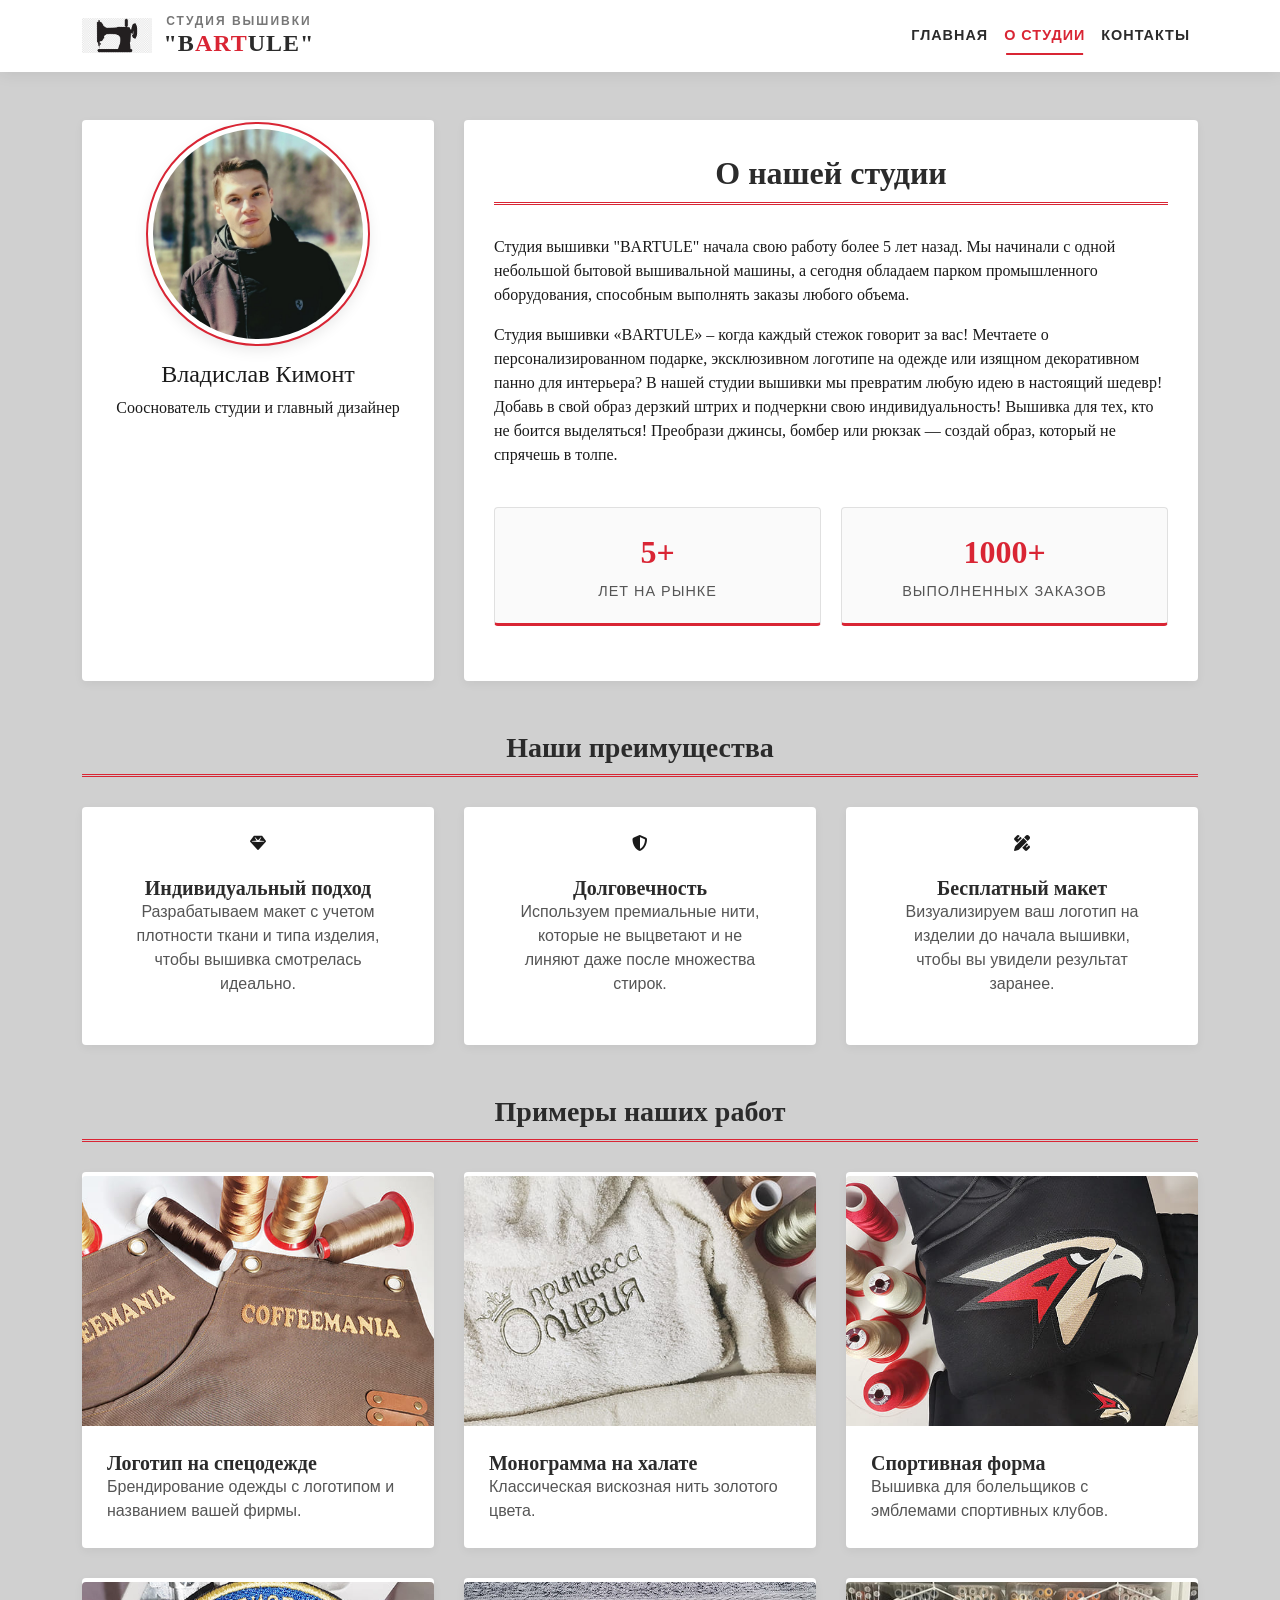
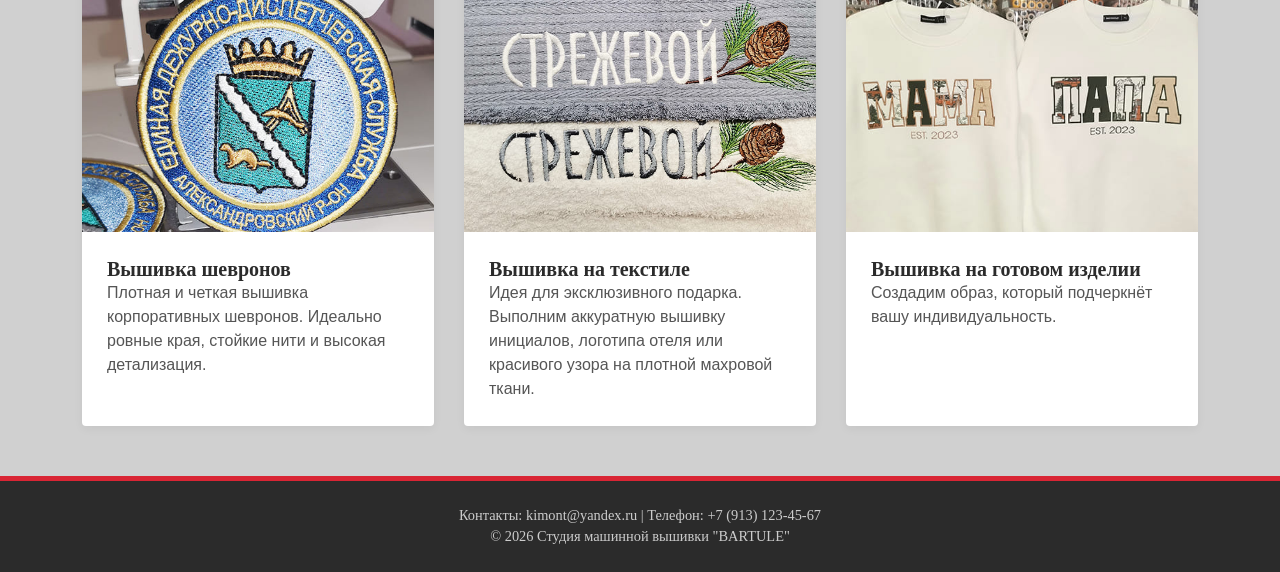
==== about.html @ b7aa733a "Initial commit" ====
<!DOCTYPE html>
<html lang="ru">
  <head>
    <meta charset="UTF-8" />
    <meta name="viewport" content="width=device-width, initial-scale=1.0" />
    <title>О студии - "BARTULE"</title>
    <link href="https://cdn.jsdelivr.net/npm/bootstrap@5.3.0/dist/css/bootstrap.min.css" rel="stylesheet" />
    <link rel="stylesheet" href="https://cdnjs.cloudflare.com/ajax/libs/font-awesome/6.4.0/css/all.min.css" />
    <link rel="stylesheet" href="style.css" />
  </head>
  <body>
    <nav class="navbar navbar-expand-lg sticky-top">
      <div class="container">
        <a class="navbar-brand d-flex align-items-center" href="index.html">
          
  <img src="machine.png" alt="Швейная машинка" class="brand-icon-img me-2">
  
  <div class="brand-titles">
    <span class="studio-subtitle">Студия вышивки</span>
    <span class="logo-text">
      "<span class="text-dark-part">B</span><span class="text-red-part">ART</span><span class="text-dark-part">ULE</span>"
    </span>
  </div>
</a>
        <button class="navbar-toggler" type="button" data-bs-toggle="collapse" data-bs-target="#navbarNav">
          <span class="navbar-toggler-icon"></span>
        </button>
        <div class="collapse navbar-collapse" id="navbarNav">
          <ul class="navbar-nav ms-auto">
            <li class="nav-item"><a class="nav-link" href="index.html">Главная</a></li>
            <li class="nav-item"><a class="nav-link active" href="about.html">О студии</a></li>
            <li class="nav-item"><a class="nav-link" href="contact.html">Контакты</a></li>
          </ul>
        </div>
      </div>
    </nav>

    <main class="container my-5">
      <div class="grid-container">
        <div class="grid-item text-center">
          <img src="It's_me.jpg" class="profile-img" alt="Сооснователь" />
          <div class="mt-3">
            <h4>Владислав Кимонт</h4>
            <p>Сооснователь студии и главный дизайнер</p>
          </div>
        </div>

        <div class="grid-item grid-item-large">
          <h2 class="section-title">О нашей студии</h2>
          <p>
            Студия вышивки "BARTULE" начала свою работу более 5 лет назад. Мы начинали с одной небольшой 
            бытовой вышивальной машины, а сегодня обладаем парком промышленного оборудования, 
            способным выполнять заказы любого объема.
          </p>
          <p>
            Студия вышивки «BARTULE» – когда каждый стежок говорит за вас!
            Мечтаете о персонализированном подарке, эксклюзивном логотипе на одежде или изящном декоративном панно для интерьера?
            В нашей студии вышивки мы превратим любую идею в настоящий шедевр!
            Добавь в свой образ дерзкий штрих и подчеркни свою индивидуальность! Вышивка для тех, кто не боится выделяться! Преобрази джинсы, бомбер или рюкзак — создай образ, который не спрячешь в толпе.
          </p>

          <div class="city-stats mt-4">
            <div class="stat-item">
              <span class="stat-number">5+</span>
              <div class="stat-label">Лет на рынке</div>
            </div>
            <div class="stat-item">
              <span class="stat-number">1000+</span>
              <div class="stat-label">Выполненных заказов</div>
            </div>
          </div>
        </div>
      </div>

            <h3 class="section-title">Наши преимущества</h3>
      <div class="grid-container">
        
        <div class="grid-item text-center p-4">
          <i class="fas fa-gem feature-icon"></i>
          <div class="card-body">
            <h5 class="card-title">Индивидуальный подход</h5>
            <p class="card-text">Разрабатываем макет с учетом плотности ткани и типа изделия, чтобы вышивка смотрелась идеально.</p>
          </div>
        </div>

        <div class="grid-item text-center p-4">
          <i class="fas fa-shield-halved feature-icon"></i>
          <div class="card-body">
            <h5 class="card-title">Долговечность</h5>
            <p class="card-text">Используем премиальные нити, которые не выцветают и не линяют даже после множества стирок.</p>
          </div>
        </div>

        <div class="grid-item text-center p-4">
          <i class="fas fa-pen-ruler feature-icon"></i>
          <div class="card-body">
            <h5 class="card-title">Бесплатный макет</h5>
            <p class="card-text">Визуализируем ваш логотип на изделии до начала вышивки, чтобы вы увидели результат заранее.</p>
          </div>
        </div>
      </div>
      <h3 class="section-title">Примеры наших работ</h3>
      <div class="grid-container">
        <div class="grid-item">
          <img src="01.jpg" class="place-img" alt="Работа 1" />
          <div class="card-body">
            <h5 class="card-title">Логотип на спецодежде</h5>
            <p class="card-text">Брендирование одежды с логотипом и названием вашей фирмы.</p>
          </div>
        </div>

        <div class="grid-item">
          <img src="02.jpg" class="place-img" alt="Работа 2" />
          <div class="card-body">
            <h5 class="card-title">Монограмма на халате</h5>
            <p class="card-text">Классическая вискозная нить золотого цвета.</p>
          </div>
        </div>

        <div class="grid-item">
          <img src="03.jpg" class="place-img" alt="Работа 3" />
          <div class="card-body">
            <h5 class="card-title">Спортивная форма</h5>
            <p class="card-text">Вышивка для болельщиков с эмблемами спортивных клубов.</p>
          </div>
        </div>

        <div class="grid-item">
          <img src="04.jpg" class="place-img" alt="Вышивка шевронов" />
          <div class="card-body">
            <h5 class="card-title">Вышивка шевронов</h5>
            <p class="card-text">Плотная и четкая вышивка корпоративных шевронов. Идеально ровные края, стойкие нити и высокая детализация.</p>
          </div>
        </div>
    
        <div class="grid-item">
          <img src="05.jpg" class="place-img" alt="Текстиль" />
          <div class="card-body">
            <h5 class="card-title">Вышивка на текстиле</h5>
            <p class="card-text">Идея для эксклюзивного подарка. Выполним аккуратную вышивку инициалов, логотипа отеля или красивого узора на плотной махровой ткани.</p>
          </div>
        </div>

        <div class="grid-item">
          <img src="06.jpg" class="place-img" alt="Вышивка на готовом изделии" />
          <div class="card-body">
            <h5 class="card-title">Вышивка на готовом изделии</h5>
            <p class="card-text">Создадим образ, который подчеркнёт вашу индивидуальность.</p>
          </div>
        </div>
    </main>

    <footer class="py-4 mt-5">
      <div class="container text-center">
        <p>Контакты: kimont@yandex.ru | Телефон: +7 (913) 123-45-67</p>
        <p>&copy; 2026 Студия машинной вышивки "BARTULE"</p>
      </div>
    </footer>

    <script src="https://cdn.jsdelivr.net/npm/bootstrap@5.3.0/dist/js/bootstrap.bundle.min.js"></script>
  </body>
</html>
---- style.css ----
:root {
  --primary-color: #2b2b2b;      
  --accent-color: #d92534;       
  --accent-hover: #b01d2a;       
  --light-bg: #b9b9b9ab;           
  --text-dark: #1a1a1a;
  --text-light: #555555;
  --border-color: #e0e0e0;
}

body {
  font-family: 'Georgia', 'Times New Roman', serif; 
  background-color: var(--light-bg);
  margin: 0;
  padding: 0;
  color: var(--text-dark);
}

.navbar, .btn, .form-control, .stat-label, .attraction-item, .district-item {
  font-family: 'Segoe UI', Tahoma, Geneva, Verdana, sans-serif;
}

.navbar {
  background-color: white;
  box-shadow: 0 2px 15px rgba(0, 0, 0, 0.08);
  padding: 10px 0;
}

.brand-logo {
  height: 60px; 
  width: auto;
  object-fit: contain;
  transition: transform 0.3s ease;
}

.navbar-brand:hover .brand-logo {
  transform: scale(1.05);
}

.brand-text {
  font-family: 'Georgia', serif;
  font-weight: 700;
  font-size: 1.5rem;
  letter-spacing: 2px;
  color: var(--primary-color);
}

.navbar-brand, .nav-link {
  color: var(--primary-color) !important;
  font-weight: 600;
  text-transform: uppercase;
  font-size: 0.9rem;
  letter-spacing: 1px;
}

.nav-link {
  position: relative;
  transition: color 0.3s;
}

.nav-link:hover, .nav-link.active {
  color: var(--accent-color) !important;
}

.nav-link::after {
  content: '';
  position: absolute;
  width: 0;
  height: 2px;
  bottom: 0;
  left: 50%;
  background-color: var(--accent-color);
  transition: all 0.3s ease;
  transform: translateX(-50%);
}
.nav-link:hover::after, .nav-link.active::after {
  width: 80%;
}

.section-title {
  color: var(--primary-color);
  border-bottom: 3px double var(--accent-color); 
  padding-bottom: 10px;
  margin-bottom: 30px;
  font-weight: 700;
  text-align: center;
}

.card {
  border: 1px solid var(--border-color);
  border-radius: 4px; 
  box-shadow: 0 5px 15px rgba(0, 0, 0, 0.05);
  transition: transform 0.3s, box-shadow 0.3s;
  background-color: white;
  height: 100%;
  overflow: hidden;
}
.card:hover {
  transform: translateY(-5px);
  box-shadow: 0 15px 30px rgba(0, 0, 0, 0.1);
  border-color: var(--accent-color);
}

.card-title {
  color: var(--primary-color);
  font-weight: 700;
  font-family: 'Georgia', serif;
}

.btn-pink {
  background-color: var(--accent-color);
  border: none;
  color: white;
  border-radius: 2px;
  padding: 10px 25px;
  font-weight: 600;
  text-transform: uppercase;
  letter-spacing: 1px;
  font-size: 0.85rem;
  transition: all 0.3s;
}
.btn-pink:hover {
  background-color: var(--accent-hover);
  color: white;
  box-shadow: 0 4px 10px rgba(217, 37, 52, 0.3);
}

footer {
  background-color: var(--primary-color);
  color: #cccccc;
  padding: 30px 0;
  margin-top: 50px;
  border-top: 5px solid var(--accent-color);
}
footer p { margin: 0; font-size: 0.9rem; }

.grid-container {
  display: grid;
  grid-template-columns: repeat(auto-fill, minmax(300px, 1fr));
  gap: 30px;
  margin-bottom: 50px;
}

.grid-item {
  background-color: white;
  border-radius: 4px;
  box-shadow: 0 3px 10px rgba(0, 0, 0, 0.05);
  transition: all 0.3s;
  display: flex;
  flex-direction: column;
  border-top: 4px solid transparent;
}

.grid-item:hover {
  transform: translateY(-5px);
  box-shadow: 0 10px 25px rgba(0, 0, 0, 0.1);
  border-top: 4px solid var(--accent-color);
}

.grid-item-large {
  grid-column: span 2;
  padding: 30px;
  background: white;
  border-radius: 4px;
  box-shadow: 0 3px 10px rgba(0, 0, 0, 0.05);
}

.grid-item-xlarge {
  grid-column: span 3;
  margin-bottom: 40px;
}

.city-detail-grid {
  display: grid;
  grid-template-columns: 1fr 1fr;
  gap: 30px;
  margin-bottom: 30px;
}

.map-image-container {
  position: relative;
  border-radius: 4px;
  overflow: hidden;
  box-shadow: 0 8px 25px rgba(0, 0, 0, 0.1);
  background: white;
  padding: 10px;
  border: 1px solid var(--border-color);
}

.map-image {
  width: 100%;
  height: 100%;
  object-fit: cover;
  border-radius: 2px;
  display: block;
}

.map-overlay {
  position: absolute;
  top: 20px;
  left: 20px;
  background: rgba(255, 255, 255, 0.95);
  padding: 15px;
  border-radius: 2px;
  box-shadow: 0 4px 15px rgba(0, 0, 0, 0.1);
  border-left: 4px solid var(--accent-color);
}
.map-overlay h6 { color: var(--primary-color); margin: 0 0 5px 0; font-weight: 700; font-family: 'Georgia', serif;}
.map-overlay p { color: var(--text-light); margin: 0; font-size: 0.9rem; }

.city-stats {
  display: grid;
  grid-template-columns: repeat(2, 1fr);
  gap: 20px;
  margin: 25px 0;
}

.stat-item {
  background-color: #fafafa;
  padding: 20px;
  border-radius: 4px;
  text-align: center;
  border: 1px solid var(--border-color);
  border-bottom: 3px solid var(--accent-color);
}
.stat-number {
  font-size: 2rem;
  font-weight: bold;
  color: var(--accent-color);
  display: block;
  font-family: 'Georgia', serif;
}
.stat-label {
  font-size: 0.9rem;
  color: var(--text-light);
  margin-top: 5px;
  text-transform: uppercase;
  letter-spacing: 1px;
}

.district-grid, .attractions-grid {
  display: grid;
  gap: 15px;
  margin-top: 15px;
}
.district-grid { grid-template-columns: repeat(auto-fit, minmax(150px, 1fr)); }
.attractions-grid { grid-template-columns: repeat(auto-fit, minmax(180px, 1fr)); }

.district-item, .attraction-item {
  background-color: #fafafa;
  border: 1px solid var(--border-color);
  padding: 15px;
  border-radius: 2px;
  text-align: center;
  font-size: 0.95rem;
  font-weight: 600;
  color: var(--primary-color);
  transition: all 0.3s;
}
.district-item:hover, .attraction-item:hover {
  background-color: var(--accent-color);
  color: white;
  border-color: var(--accent-color);
  transform: translateY(-2px);
}

.profile-img {
  width: 220px;
  height: 220px;
  border-radius: 50%;
  object-fit: cover;
  box-shadow: 0 5px 15px rgba(0, 0, 0, 0.1);
  border: 5px solid white;
  outline: 2px solid var(--accent-color); 
  margin: 0 auto;
}

.drama-img, .place-img, .city-img {
  height: 250px;
  object-fit: cover;
  width: 100%;
  border-radius: 4px 4px 0 0;
}

.card-body {
  padding: 25px;
  display: flex;
  flex-direction: column;
  flex-grow: 1;
}

.card-body p {
  color: var(--text-light);
  flex-grow: 1;
  font-family: 'Segoe UI', Tahoma, Geneva, Verdana, sans-serif;
}

.contact-form, .contact-info {
  background-color: white;
  border-radius: 4px;
  box-shadow: 0 5px 15px rgba(0, 0, 0, 0.05);
  padding: 40px;
  height: 100%;
  border-top: 5px solid var(--primary-color);
}

.form-control {
  border: 1px solid var(--border-color);
  border-radius: 2px;
  padding: 12px;
  background-color: #fafafa;
}
.form-control:focus {
  border-color: var(--accent-color);
  box-shadow: 0 0 0 0.2rem rgba(217, 37, 52, 0.15);
  background-color: white;
}

.contact-icon {
  color: var(--accent-color);
  font-size: 1.3rem;
  margin-right: 15px;
}

.social-link {
  color: var(--primary-color);
  font-size: 1.8rem;
  transition: color 0.3s, transform 0.3s;
  display: inline-block;
}
.social-link:hover {
  color: var(--accent-color);
  transform: scale(1.1);
}

.carousel-item {
  height: 500px;
}
.carousel-item img {
  height: 100%;
  width: 100%;
  object-fit: cover;
  filter: brightness(0.7);
}
.carousel-caption {
  background: rgba(43, 43, 43, 0.85);
  border-top: 3px solid var(--accent-color);
  padding: 20px;
  border-radius: 0;
  font-family: 'Georgia', serif;
}
.carousel-caption h3 { color: white; font-weight: 700; letter-spacing: 1px; }
.carousel-caption p { color: #cccccc; }

@media (max-width: 992px) {
  .grid-item-large, .grid-item-xlarge { grid-column: span 2; }
}
@media (max-width: 768px) {
  .grid-item-large, .grid-item-xlarge { grid-column: span 1; }
  .city-detail-grid, .city-stats { grid-template-columns: 1fr; }
  .brand-text { display: none; } 
  .brand-logo { height: 45px; }
  .carousel-item { height: 350px; }
}

.navbar-brand {
  display: flex;
  align-items: center;
  text-decoration: none;
}

.brand-icon {
  font-size: 2rem;
  color: #2b2b2b; 
  margin-right: 15px !important;
}

.brand-titles {
  display: flex;
  flex-direction: column;
  line-height: 1.1; 
  align-items: center;
}

.studio-subtitle {
  font-family: 'Segoe UI', Tahoma, Geneva, Verdana, sans-serif;
  font-size: 0.75rem;
  text-transform: uppercase;
  letter-spacing: 2px;
  color: #777; 
  margin-bottom: 2px;
}

.logo-text {
  font-family: 'Georgia', serif; 
  font-weight: 700;
  font-size: 1.5rem;
  letter-spacing: 1px;
}

.text-dark-part {
  color: #2b2b2b; 
}

.text-red-part {
  color: #d92534; 
}

@media (max-width: 768px) {
  .brand-icon {
    font-size: 1.5rem;
  }
  .studio-subtitle {
    font-size: 0.65rem;
  }
  .logo-text {
    font-size: 1.2rem;
  }
}

.brand-icon-img {
  height: 35px; 
  width: auto;
  object-fit: contain;
  margin-right: 12px !important;
  transition: transform 0.3s ease;
}

.navbar-brand:hover .brand-icon-img {
  transform: scale(1.1);
}

@media (max-width: 768px) {
  .brand-icon-img {
    height: 28px;
  }
}

.section-subtitle {
  font-family: 'Georgia', serif; 
  font-size: 2.2rem;
  text-transform: uppercase; 
  letter-spacing: 3px; 
  color: var(--accent-color); 
  font-weight: 600;
  margin-bottom: 5px; 
  margin-top: 20px;
}
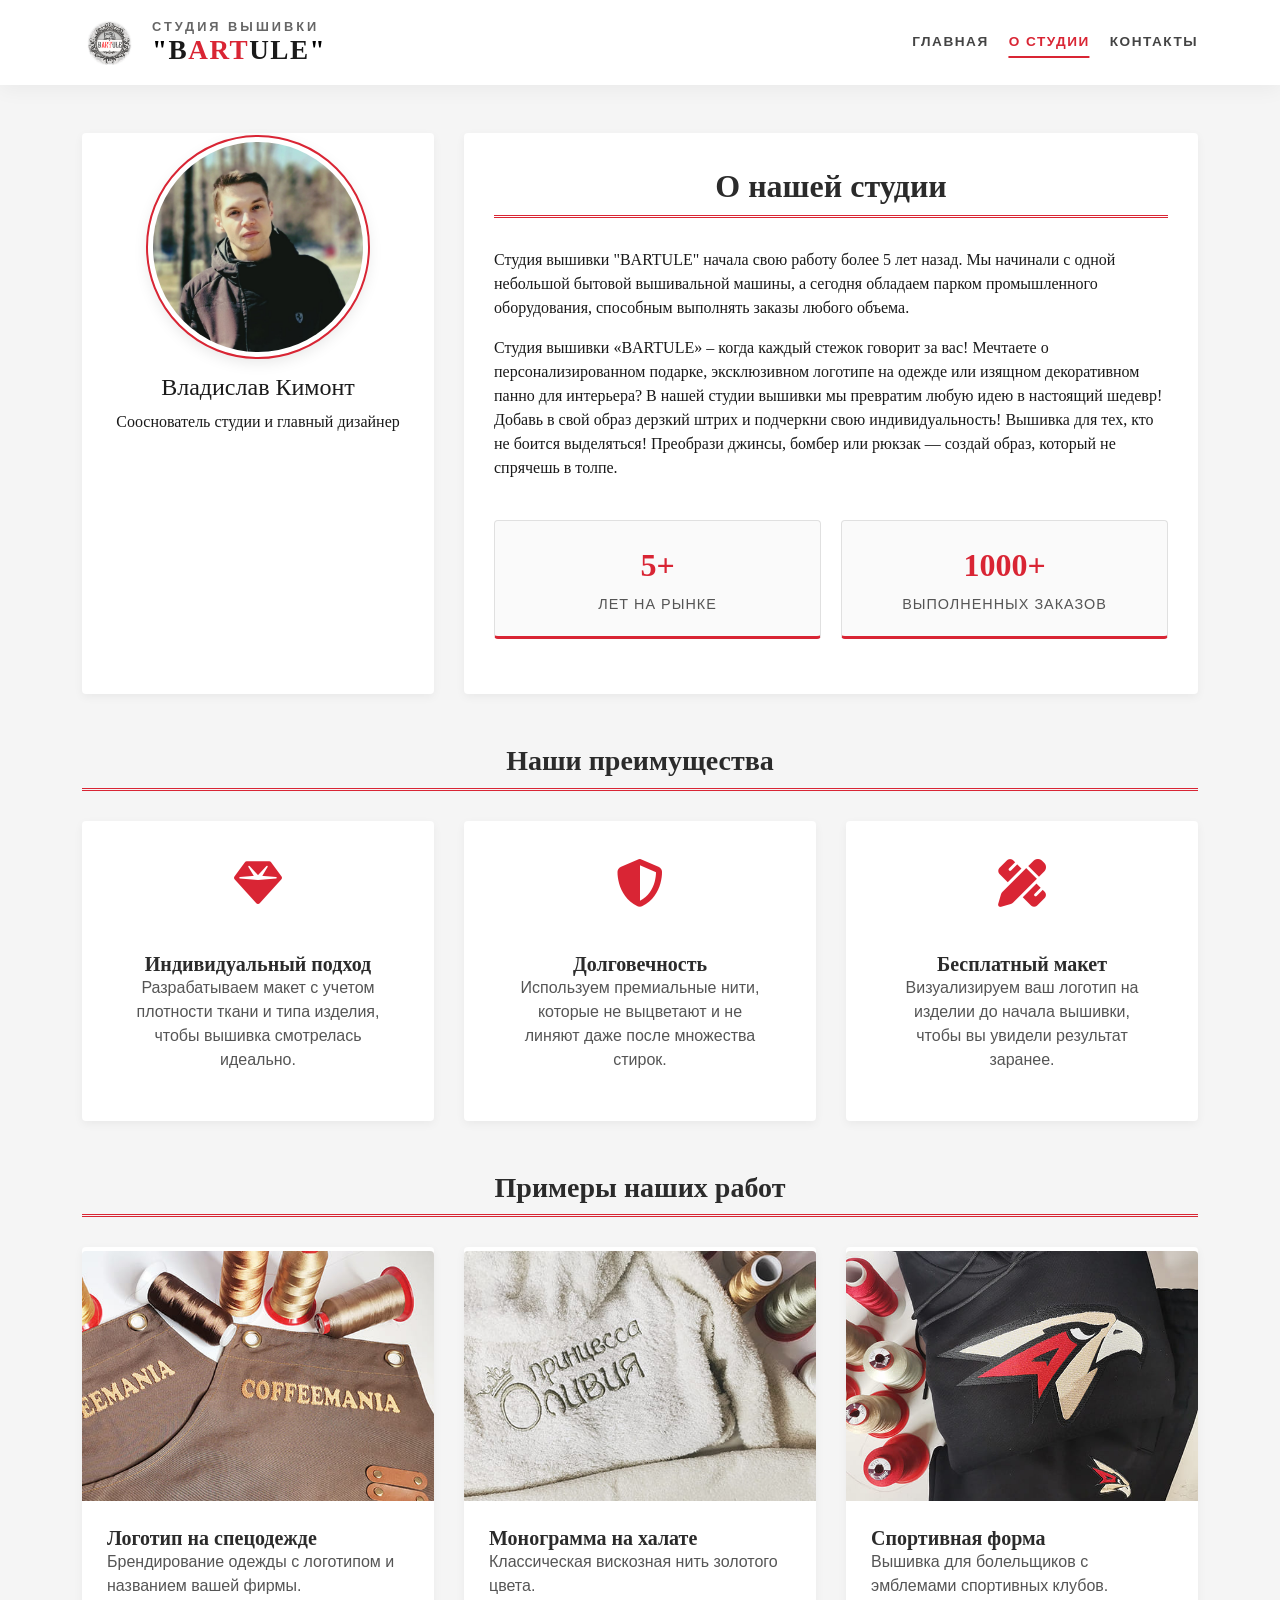
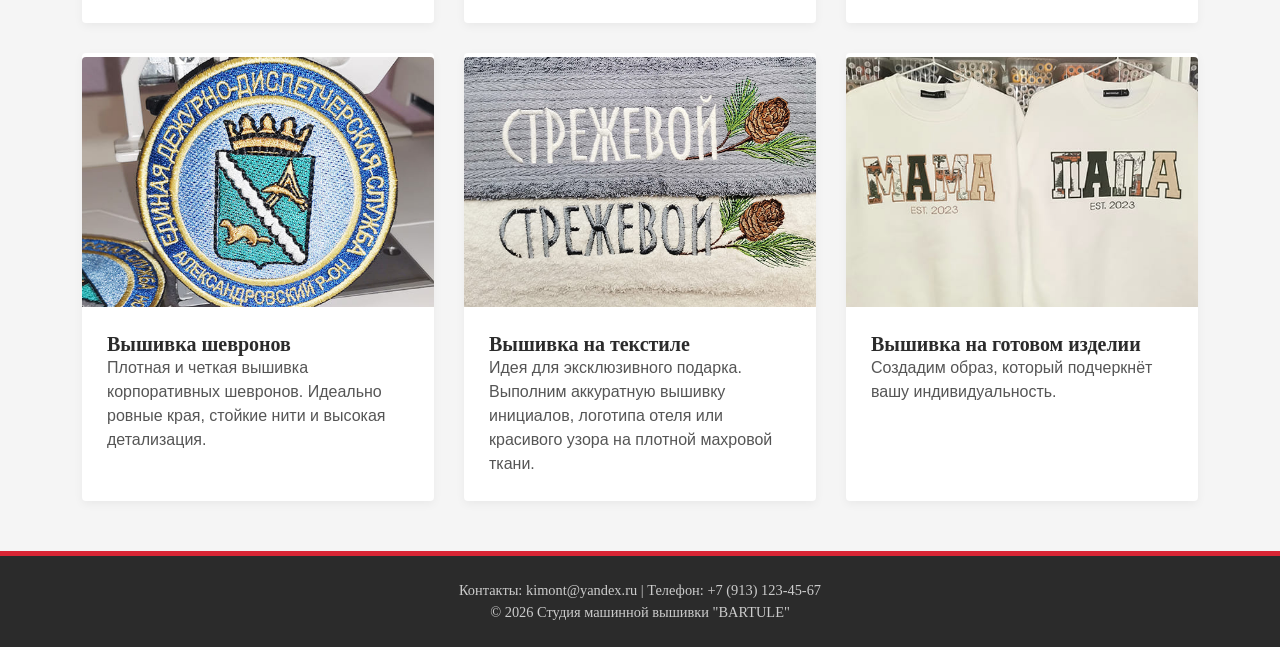
==== commit b8ec5602: "очистка CSS и фикс шапки" ====
--- a/about.html
+++ b/about.html
@@ -13,7 +13,7 @@
       <div class="container">
         <a class="navbar-brand d-flex align-items-center" href="index.html">
           
-  <img src="machine.png" alt="Швейная машинка" class="brand-icon-img me-2">
+  <img src="machine.png" alt="Швейная машинка" class="brand-icon-img">
   
   <div class="brand-titles">
     <span class="studio-subtitle">Студия вышивки</span>
--- a/style.css
+++ b/style.css
@@ -1,8 +1,11 @@
+/* =========================================
+   ПЕРЕМЕННЫЕ И БАЗОВЫЕ НАСТРОЙКИ
+   ========================================= */
 :root {
-  --primary-color: #2b2b2b;      
-  --accent-color: #d92534;       
-  --accent-hover: #b01d2a;       
-  --light-bg: #b9b9b9ab;           
+  --primary-color: #2b2b2b;      /* Глубокий графитовый (основа) */
+  --accent-color: #d92534;       /* Алый красный (акцент) */
+  --accent-hover: #b01d2a;       /* Темно-красный */
+  --light-bg: #f5f5f5;           /* Светлый фон (исправлен!) */
   --text-dark: #1a1a1a;
   --text-light: #555555;
   --border-color: #e0e0e0;
@@ -16,50 +19,82 @@
   color: var(--text-dark);
 }
 
-.navbar, .btn, .form-control, .stat-label, .attraction-item, .district-item {
+/* Шрифт без засечек для интерфейсных элементов */
+.navbar, .btn, .form-control, .stat-label, .attraction-item, .district-item, .card-body p {
   font-family: 'Segoe UI', Tahoma, Geneva, Verdana, sans-serif;
 }
 
+/* =========================================
+   ШАПКА САЙТА И ЛОГОТИП
+   ========================================= */
 .navbar {
-  background-color: white;
-  box-shadow: 0 2px 15px rgba(0, 0, 0, 0.08);
-  padding: 10px 0;
-}
-
-.brand-logo {
-  height: 60px; 
-  width: auto;
+  background-color: #ffffff;
+  box-shadow: 0 4px 20px rgba(0, 0, 0, 0.05);
+  padding: 15px 0;
+}
+
+.navbar-brand {
+  display: flex;
+  align-items: center;
+  text-decoration: none;
+  padding: 0;
+}
+
+/* Логотип-картинка (machine.png) */
+.brand-icon-img {
+  height: 55px;
+  width: 55px;
   object-fit: contain;
+  margin-right: 15px;
   transition: transform 0.3s ease;
 }
 
-.navbar-brand:hover .brand-logo {
+.navbar-brand:hover .brand-icon-img {
   transform: scale(1.05);
 }
 
-.brand-text {
-  font-family: 'Georgia', serif;
+/* Блок с текстом логотипа */
+.brand-titles {
+  display: flex;
+  flex-direction: column;
+  line-height: 1.1; 
+  justify-content: center;
+}
+
+.studio-subtitle {
+  font-family: 'Segoe UI', Tahoma, Geneva, Verdana, sans-serif;
+  font-size: 0.8rem;
+  text-transform: uppercase;
+  letter-spacing: 3px;
+  color: #666666;
+  font-weight: 600;
+  margin-bottom: 2px;
+}
+
+.logo-text {
+  font-family: 'Georgia', serif; 
   font-weight: 700;
-  font-size: 1.5rem;
-  letter-spacing: 2px;
-  color: var(--primary-color);
-}
-
-.navbar-brand, .nav-link {
-  color: var(--primary-color) !important;
+  font-size: 1.7rem;
+  letter-spacing: 1.5px;
+}
+
+.text-dark-part { color: #1a1a1a; }
+.text-red-part { color: #d92534; }
+
+/* Навигация */
+.navbar-nav {
+  gap: 20px;
+}
+
+.nav-link {
   font-weight: 600;
+  font-size: 0.85rem;
   text-transform: uppercase;
-  font-size: 0.9rem;
-  letter-spacing: 1px;
-}
-
-.nav-link {
+  letter-spacing: 1.5px;
+  color: #444 !important;
   position: relative;
+  padding: 5px 0 !important;
   transition: color 0.3s;
-}
-
-.nav-link:hover, .nav-link.active {
-  color: var(--accent-color) !important;
 }
 
 .nav-link::after {
@@ -73,10 +108,20 @@
   transition: all 0.3s ease;
   transform: translateX(-50%);
 }
-.nav-link:hover::after, .nav-link.active::after {
-  width: 80%;
-}
-
+
+.nav-link:hover, 
+.nav-link.active {
+  color: var(--accent-color) !important;
+}
+
+.nav-link:hover::after, 
+.nav-link.active::after {
+  width: 100%;
+}
+
+/* =========================================
+   ТИПОГРАФИКА И ЗАГОЛОВКИ
+   ========================================= */
 .section-title {
   color: var(--primary-color);
   border-bottom: 3px double var(--accent-color); 
@@ -86,27 +131,21 @@
   text-align: center;
 }
 
-.card {
-  border: 1px solid var(--border-color);
-  border-radius: 4px; 
-  box-shadow: 0 5px 15px rgba(0, 0, 0, 0.05);
-  transition: transform 0.3s, box-shadow 0.3s;
-  background-color: white;
-  height: 100%;
-  overflow: hidden;
-}
-.card:hover {
-  transform: translateY(-5px);
-  box-shadow: 0 15px 30px rgba(0, 0, 0, 0.1);
-  border-color: var(--accent-color);
-}
-
-.card-title {
-  color: var(--primary-color);
-  font-weight: 700;
-  font-family: 'Georgia', serif;
-}
-
+.section-subtitle {
+  font-family: 'Georgia', serif; 
+  font-size: 1.2rem; /* Уменьшил размер, чтобы не перебивал главный заголовок */
+  text-transform: uppercase; 
+  letter-spacing: 3px; 
+  color: var(--accent-color); 
+  font-weight: 600;
+  margin-bottom: 5px; 
+  margin-top: 20px;
+  text-align: center;
+}
+
+/* =========================================
+   КНОПКИ И КАРТОЧКИ
+   ========================================= */
 .btn-pink {
   background-color: var(--accent-color);
   border: none;
@@ -125,15 +164,46 @@
   box-shadow: 0 4px 10px rgba(217, 37, 52, 0.3);
 }
 
-footer {
-  background-color: var(--primary-color);
-  color: #cccccc;
-  padding: 30px 0;
-  margin-top: 50px;
-  border-top: 5px solid var(--accent-color);
-}
-footer p { margin: 0; font-size: 0.9rem; }
-
+.card {
+  border: 1px solid var(--border-color);
+  border-radius: 4px; 
+  box-shadow: 0 5px 15px rgba(0, 0, 0, 0.05);
+  transition: transform 0.3s, box-shadow 0.3s;
+  background-color: white;
+  height: 100%;
+  overflow: hidden;
+}
+.card:hover {
+  transform: translateY(-5px);
+  box-shadow: 0 15px 30px rgba(0, 0, 0, 0.1);
+  border-color: var(--accent-color);
+}
+
+.card-title {
+  color: var(--primary-color);
+  font-weight: 700;
+  font-family: 'Georgia', serif;
+}
+
+/* Иконки для преимуществ */
+.feature-icon {
+  font-size: 3rem;
+  color: var(--accent-color);
+  margin-bottom: 20px;
+  margin-top: 10px;
+  display: inline-block;
+  transition: transform 0.3s ease;
+}
+.grid-item:hover .feature-icon {
+  transform: scale(1.1) translateY(-5px);
+}
+.grid-item.text-center .card-body {
+  align-items: center;
+}
+
+/* =========================================
+   GRID СИСТЕМА
+   ========================================= */
 .grid-container {
   display: grid;
   grid-template-columns: repeat(auto-fill, minmax(300px, 1fr));
@@ -170,6 +240,7 @@
   margin-bottom: 40px;
 }
 
+/* Внутренние блоки */
 .city-detail-grid {
   display: grid;
   grid-template-columns: 1fr 1fr;
@@ -208,6 +279,7 @@
 .map-overlay h6 { color: var(--primary-color); margin: 0 0 5px 0; font-weight: 700; font-family: 'Georgia', serif;}
 .map-overlay p { color: var(--text-light); margin: 0; font-size: 0.9rem; }
 
+/* Статистика */
 .city-stats {
   display: grid;
   grid-template-columns: repeat(2, 1fr);
@@ -238,6 +310,7 @@
   letter-spacing: 1px;
 }
 
+/* Теги и плитки */
 .district-grid, .attractions-grid {
   display: grid;
   gap: 15px;
@@ -264,6 +337,9 @@
   transform: translateY(-2px);
 }
 
+/* =========================================
+   ИЗОБРАЖЕНИЯ И КАРТОЧКИ РАБОТ
+   ========================================= */
 .profile-img {
   width: 220px;
   height: 220px;
@@ -275,6 +351,7 @@
   margin: 0 auto;
 }
 
+/* Картинки внутри карточек (направления, работы) */
 .drama-img, .place-img, .city-img {
   height: 250px;
   object-fit: cover;
@@ -292,9 +369,11 @@
 .card-body p {
   color: var(--text-light);
   flex-grow: 1;
-  font-family: 'Segoe UI', Tahoma, Geneva, Verdana, sans-serif;
-}
-
+}
+
+/* =========================================
+   ФОРМЫ (СТРАНИЦА КОНТАКТОВ)
+   ========================================= */
 .contact-form, .contact-info {
   background-color: white;
   border-radius: 4px;
@@ -333,6 +412,9 @@
   transform: scale(1.1);
 }
 
+/* =========================================
+   КАРУСЕЛЬ И ПОДВАЛ
+   ========================================= */
 .carousel-item {
   height: 500px;
 }
@@ -352,97 +434,34 @@
 .carousel-caption h3 { color: white; font-weight: 700; letter-spacing: 1px; }
 .carousel-caption p { color: #cccccc; }
 
+footer {
+  background-color: var(--primary-color);
+  color: #cccccc;
+  padding: 30px 0;
+  margin-top: 50px;
+  border-top: 5px solid var(--accent-color);
+}
+footer p { margin: 0; font-size: 0.9rem; }
+
+/* =========================================
+   АДАПТИВНОСТЬ (МОБИЛЬНЫЕ УСТРОЙСТВА)
+   ========================================= */
 @media (max-width: 992px) {
   .grid-item-large, .grid-item-xlarge { grid-column: span 2; }
 }
+
 @media (max-width: 768px) {
   .grid-item-large, .grid-item-xlarge { grid-column: span 1; }
   .city-detail-grid, .city-stats { grid-template-columns: 1fr; }
-  .brand-text { display: none; } 
-  .brand-logo { height: 45px; }
+  
+  /* Шапка на мобильных */
+  .brand-icon-img { height: 35px; width: 35px; }
+  .logo-text { font-size: 1.3rem; }
+  .studio-subtitle { font-size: 0.65rem; }
+  .navbar-nav { gap: 0; margin-top: 15px; }
+  .nav-link { padding: 10px 0 !important; }
+  .nav-link::after { left: 0; transform: none; }
+  .nav-link:hover::after, .nav-link.active::after { width: 50px; }
+  
   .carousel-item { height: 350px; }
 }
-
-.navbar-brand {
-  display: flex;
-  align-items: center;
-  text-decoration: none;
-}
-
-.brand-icon {
-  font-size: 2rem;
-  color: #2b2b2b; 
-  margin-right: 15px !important;
-}
-
-.brand-titles {
-  display: flex;
-  flex-direction: column;
-  line-height: 1.1; 
-  align-items: center;
-}
-
-.studio-subtitle {
-  font-family: 'Segoe UI', Tahoma, Geneva, Verdana, sans-serif;
-  font-size: 0.75rem;
-  text-transform: uppercase;
-  letter-spacing: 2px;
-  color: #777; 
-  margin-bottom: 2px;
-}
-
-.logo-text {
-  font-family: 'Georgia', serif; 
-  font-weight: 700;
-  font-size: 1.5rem;
-  letter-spacing: 1px;
-}
-
-.text-dark-part {
-  color: #2b2b2b; 
-}
-
-.text-red-part {
-  color: #d92534; 
-}
-
-@media (max-width: 768px) {
-  .brand-icon {
-    font-size: 1.5rem;
-  }
-  .studio-subtitle {
-    font-size: 0.65rem;
-  }
-  .logo-text {
-    font-size: 1.2rem;
-  }
-}
-
-.brand-icon-img {
-  height: 35px; 
-  width: auto;
-  object-fit: contain;
-  margin-right: 12px !important;
-  transition: transform 0.3s ease;
-}
-
-.navbar-brand:hover .brand-icon-img {
-  transform: scale(1.1);
-}
-
-@media (max-width: 768px) {
-  .brand-icon-img {
-    height: 28px;
-  }
-}
-
-.section-subtitle {
-  font-family: 'Georgia', serif; 
-  font-size: 2.2rem;
-  text-transform: uppercase; 
-  letter-spacing: 3px; 
-  color: var(--accent-color); 
-  font-weight: 600;
-  margin-bottom: 5px; 
-  margin-top: 20px;
-}
